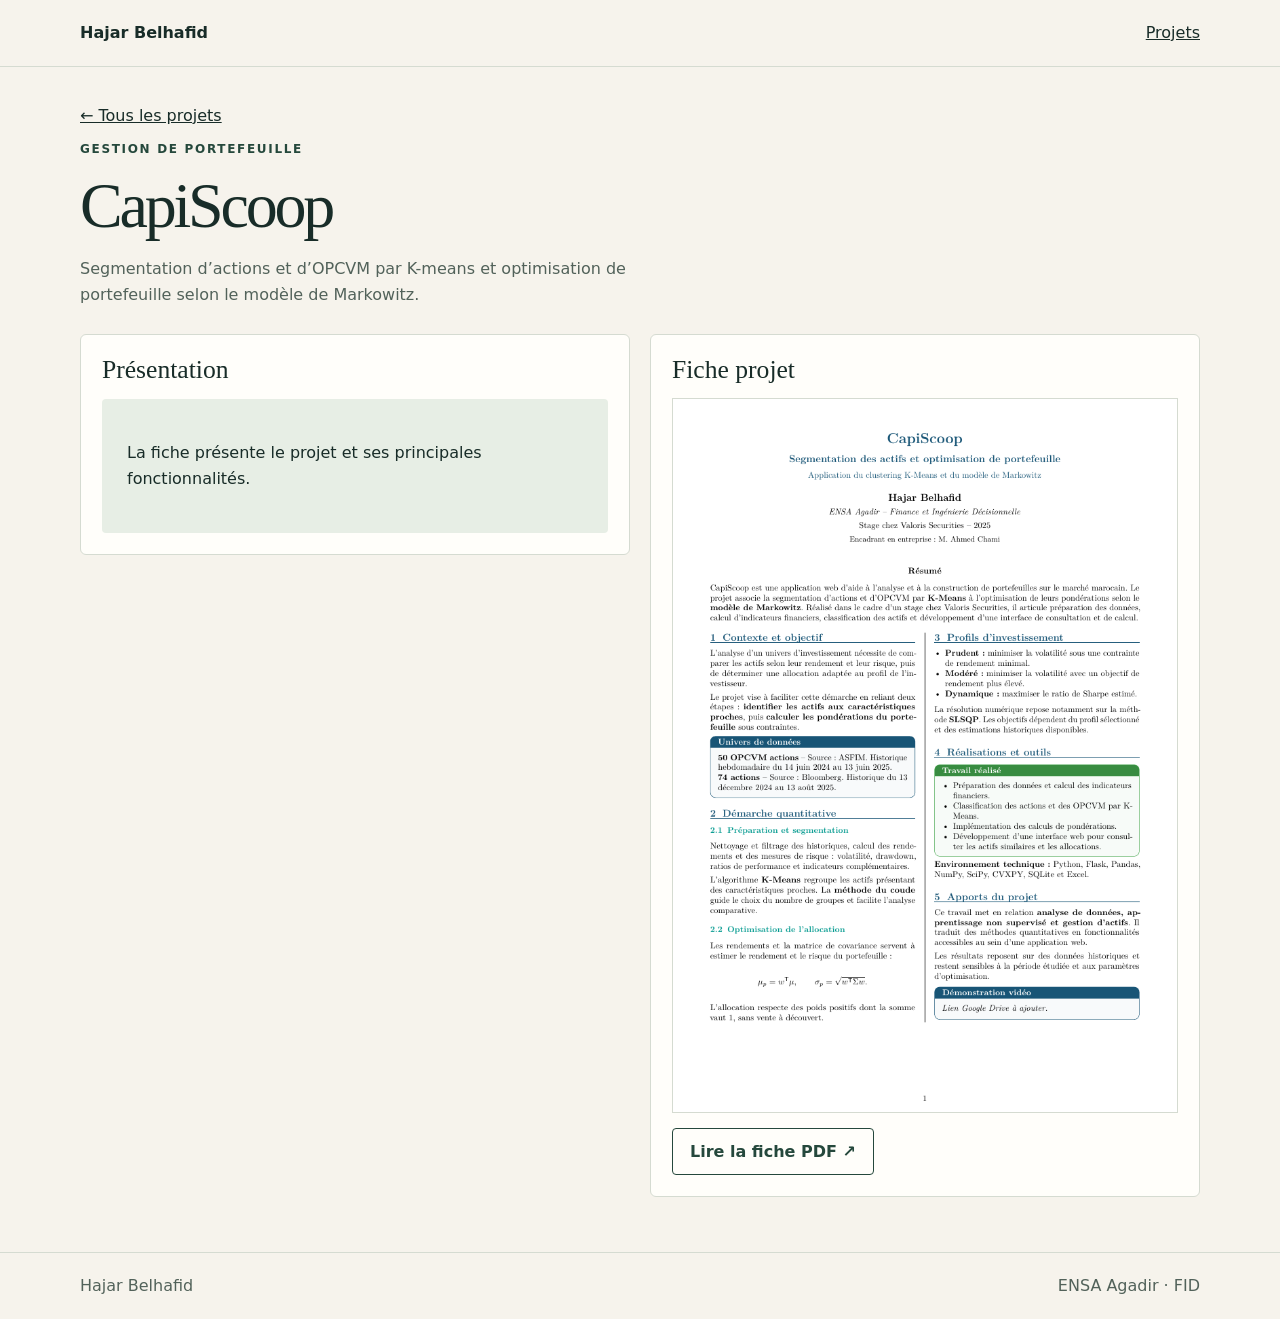
==== capiscoop.html @ 851b988e "Add files via upload" ====
<!doctype html><html lang="fr"><head><meta charset="utf-8"><meta name="viewport" content="width=device-width, initial-scale=1"><title>CapiScoop · Hajar Belhafid</title><meta name="description" content="Portfolio de projets en finance quantitative de Hajar Belhafid."><link rel="stylesheet" href="style.css"></head><body><header><div class="wrap"><a class="brand" href="index.html">Hajar Belhafid</a><a href="index.html#projets">Projets</a></div></header><main class="wrap detail"><a href="index.html#projets">← Tous les projets</a><p class="eyebrow">Gestion de portefeuille</p><h1>CapiScoop</h1><p class="intro">Segmentation d’actions et d’OPCVM par K-means et optimisation de portefeuille selon le modèle de Markowitz.</p><div class="panels"><section class="panel"><h3>Présentation</h3><div class="media"><p>La fiche présente le projet et ses principales fonctionnalités.</p></div></section><section class="panel"><h3>Fiche projet</h3><a class="pdf-preview" href="assets/capiscoop.pdf" target="_blank" rel="noopener"><img src="assets/capiscoop.png" alt="Aperçu de la fiche CapiScoop"></a><a class="button secondary" href="assets/capiscoop.pdf" target="_blank" rel="noopener">Lire la fiche PDF ↗</a></section></div></main><footer><div class="wrap"><span>Hajar Belhafid</span><span>ENSA Agadir · FID</span></div></footer></body></html>
---- style.css ----
:root{color-scheme:light;--paper:#f6f3ec;--ink:#182c28;--muted:#52625a;--line:#d5dbd1;--green:#25483c;--white:#fffefa}*{box-sizing:border-box}body{margin:0;background:var(--paper);color:var(--ink);font:16px/1.6 system-ui,sans-serif}a{color:inherit}a:focus-visible{outline:3px solid #9e6132;outline-offset:4px}.wrap{width:min(1120px,calc(100% - 48px));margin:auto}header .wrap,footer .wrap{display:flex;justify-content:space-between;gap:16px;align-items:center;padding:20px 0}header{border-bottom:1px solid var(--line)}.brand{font-weight:750;text-decoration:none}.eyebrow{font-size:.75rem;text-transform:uppercase;letter-spacing:.14em;font-weight:700;color:var(--green)}h1,h2,h3{font-family:Georgia,serif;font-weight:500;line-height:1.08;margin:0}h1{font-size:clamp(2.8rem,6vw,5.8rem);letter-spacing:-.05em}h2{font-size:clamp(2rem,4vw,3.5rem);letter-spacing:-.035em}h3{font-size:1.6rem}.hero{display:grid;grid-template-columns:1.4fr 1fr;align-items:center;gap:8%;padding:64px 0}.hero p:not(.eyebrow),.intro{color:var(--muted);max-width:55ch}.portrait{width:100%;height:430px;object-fit:cover;object-position:50% 64%;border-radius:6px 6px 100px 6px}.button{display:inline-block;background:var(--green);color:white;text-decoration:none;border:1px solid var(--green);padding:10px 17px;border-radius:4px;font-weight:650}.button:hover{background:#356351}.button.secondary{background:var(--white);color:var(--green)}.projects{padding:30px 0 68px;border-top:1px solid var(--line)}.grid{display:grid;grid-template-columns:repeat(3,1fr);gap:14px;margin-top:24px}.card{display:flex;flex-direction:column;gap:12px;background:var(--white);padding:23px;border:1px solid var(--line);border-radius:6px;text-decoration:none}.card:first-child{background:#e7eee5}.card:hover{border-color:var(--green)}.card p{margin:0;color:var(--muted)}.card .action{margin-top:auto;color:var(--green);font-weight:700}.detail{padding:36px 0 55px}.detail h1{font-size:clamp(2.4rem,5vw,4.7rem)}.panels{display:grid;grid-template-columns:1fr 1fr;gap:20px;margin-top:26px;align-items:start}.panel{background:var(--white);border:1px solid var(--line);border-radius:6px;padding:21px}.media{background:#e7eee5;padding:25px;margin-top:16px;border-radius:4px}.pdf-preview{display:block;margin:15px 0}.pdf-preview img{width:100%;display:block;border:1px solid var(--line)}footer{border-top:1px solid var(--line);color:var(--muted)}@media(max-width:760px){.hero,.panels{grid-template-columns:1fr;gap:22px}.hero{padding:36px 0}.portrait{height:min(390px,95vw);width:min(100%,450px)}.grid{grid-template-columns:repeat(2,1fr)}}@media(max-width:490px){.grid{grid-template-columns:1fr}.wrap{width:calc(100% - 32px)}}

/* Cartes du portfolio */
.projects .grid {
  gap: 20px;
  margin-top: 30px;
}
.project-card {
  --accent: #25483c;
  --tint: #e8efe8;
  position: relative;
  min-height: 302px;
  gap: 10px;
  padding: 22px 23px 18px;
  border-top: 3px solid var(--accent);
  border-radius: 12px;
  background: var(--white);
  box-shadow: 0 3px 12px #182c2808;
  transition: transform .2s ease, box-shadow .2s ease, border-color .2s ease;
}
.project-card:first-child { background: linear-gradient(150deg, var(--tint), var(--white) 68%); }
.project-card:hover, .project-card:focus-visible {
  border-color: var(--accent);
  box-shadow: 0 12px 26px #182c2818;
  transform: translateY(-4px);
}
.theme-2 { --accent: #2d5277; --tint: #e8eff8; }
.theme-3 { --accent: #75476f; --tint: #f3eaf1; }
.theme-4 { --accent: #80512f; --tint: #f5ece1; }
.theme-5 { --accent: #42604f; --tint: #e8f0eb; }
.card-top { display: flex; justify-content: space-between; align-items: center; }
.project-icon {
  display: grid;
  place-items: center;
  width: 46px;
  height: 46px;
  border-radius: 12px;
  background: var(--tint);
  color: var(--accent);
}
.project-number {
  color: var(--accent);
  font: 1.65rem/1 Georgia, serif;
  opacity: .72;
}
.project-category {
  align-self: flex-start;
  color: var(--accent);
  background: var(--tint);
  padding: 2px 9px;
  border-radius: 99px;
  font-size: .73rem;
  font-weight: 700;
}
.project-card p { font-size: .9rem; }
.project-card .action {
  display: flex;
  justify-content: space-between;
  align-items: center;
  gap: 12px;
  padding-top: 12px;
  border-top: 1px solid var(--line);
  color: var(--accent);
  font-size: .86rem;
}
.card-arrow {
  display: grid;
  place-items: center;
  width: 30px;
  height: 30px;
  border-radius: 50%;
  background: var(--tint);
}
@media (max-width: 490px) {
  .project-card { min-height: 0; }
  .project-card .action { margin-top: 6px; }
}
@media (prefers-reduced-motion: reduce) {
  .project-card { transition: none; }
  .project-card:hover, .project-card:focus-visible { transform: none; }
}
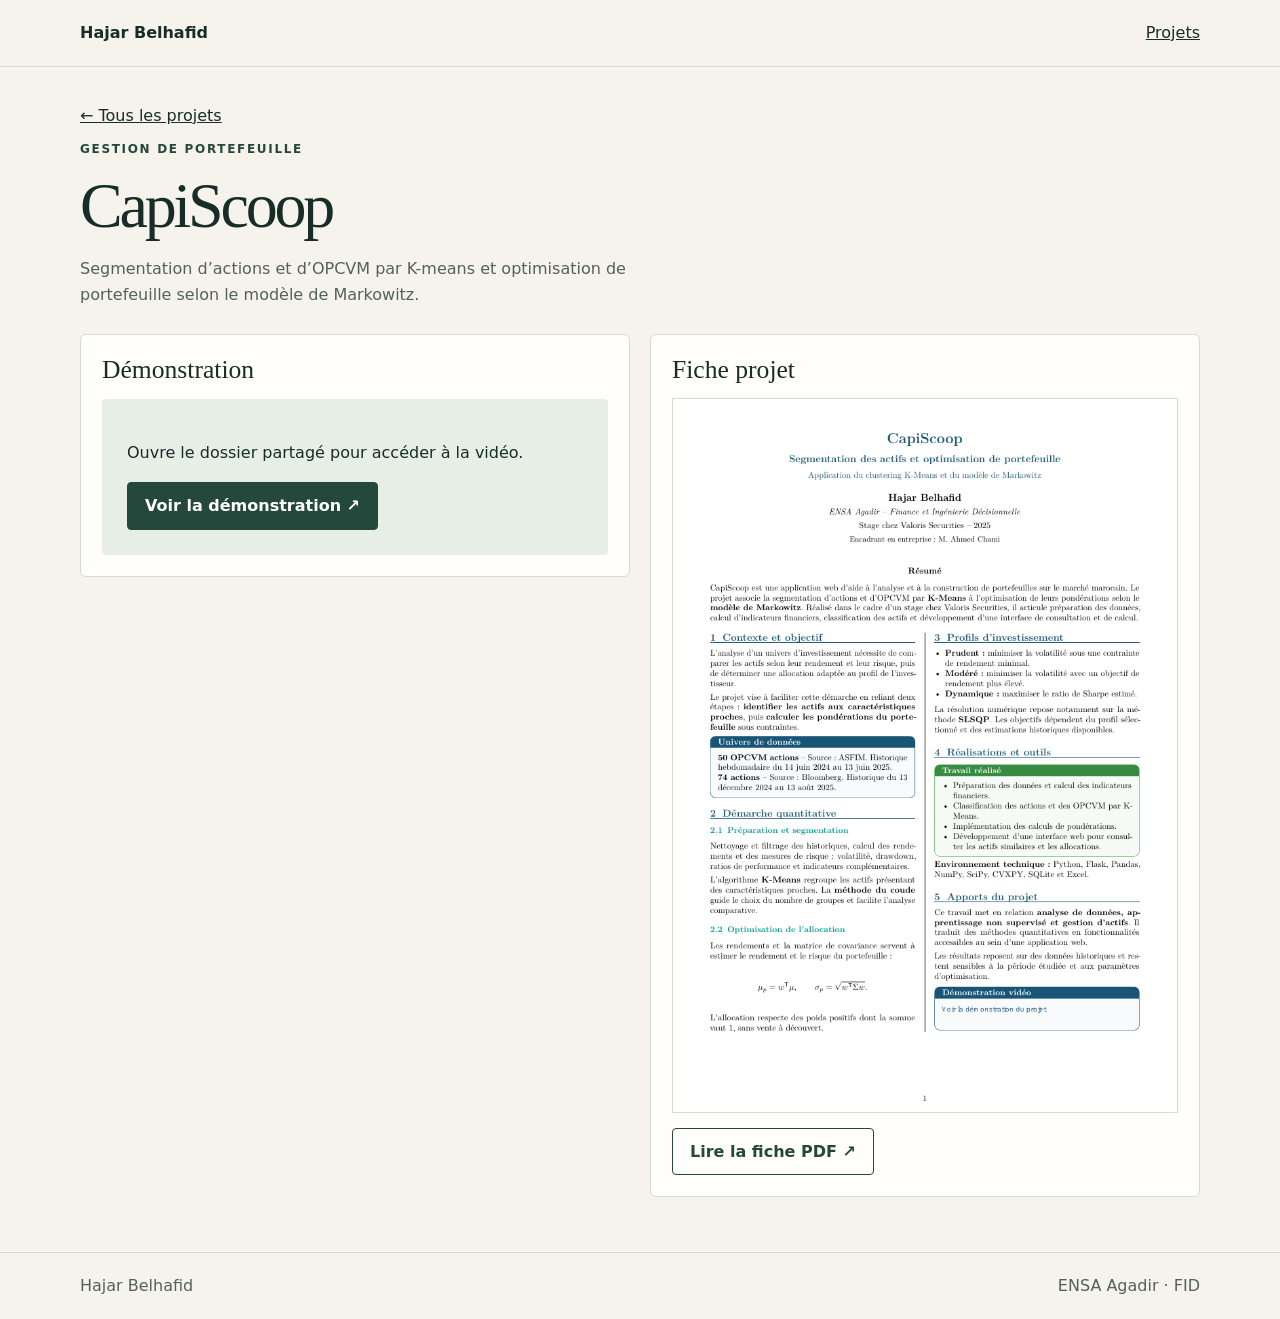
==== commit 70800210: "Mettre à jour les fiches et démonstrations du portfolio" ====
--- a/capiscoop.html
+++ b/capiscoop.html
@@ -1 +1 @@
-<!doctype html><html lang="fr"><head><meta charset="utf-8"><meta name="viewport" content="width=device-width, initial-scale=1"><title>CapiScoop · Hajar Belhafid</title><meta name="description" content="Portfolio de projets en finance quantitative de Hajar Belhafid."><link rel="stylesheet" href="style.css"></head><body><header><div class="wrap"><a class="brand" href="index.html">Hajar Belhafid</a><a href="index.html#projets">Projets</a></div></header><main class="wrap detail"><a href="index.html#projets">← Tous les projets</a><p class="eyebrow">Gestion de portefeuille</p><h1>CapiScoop</h1><p class="intro">Segmentation d’actions et d’OPCVM par K-means et optimisation de portefeuille selon le modèle de Markowitz.</p><div class="panels"><section class="panel"><h3>Présentation</h3><div class="media"><p>La fiche présente le projet et ses principales fonctionnalités.</p></div></section><section class="panel"><h3>Fiche projet</h3><a class="pdf-preview" href="assets/capiscoop.pdf" target="_blank" rel="noopener"><img src="assets/capiscoop.png" alt="Aperçu de la fiche CapiScoop"></a><a class="button secondary" href="assets/capiscoop.pdf" target="_blank" rel="noopener">Lire la fiche PDF ↗</a></section></div></main><footer><div class="wrap"><span>Hajar Belhafid</span><span>ENSA Agadir · FID</span></div></footer></body></html>+<!doctype html><html lang="fr"><head><meta charset="utf-8"><meta name="viewport" content="width=device-width, initial-scale=1"><title>CapiScoop · Hajar Belhafid</title><meta name="description" content="Portfolio de projets en finance quantitative de Hajar Belhafid."><link rel="stylesheet" href="style.css"></head><body><header><div class="wrap"><a class="brand" href="index.html">Hajar Belhafid</a><a href="index.html#projets">Projets</a></div></header><main class="wrap detail"><a href="index.html#projets">← Tous les projets</a><p class="eyebrow">Gestion de portefeuille</p><h1>CapiScoop</h1><p class="intro">Segmentation d’actions et d’OPCVM par K-means et optimisation de portefeuille selon le modèle de Markowitz.</p><div class="panels"><section class="panel"><h3>Démonstration</h3><div class="media"><p>Ouvre le dossier partagé pour accéder à la vidéo.</p><a class="button" href="https://drive.google.com/drive/folders/1nGm-JAVk4tBJipr9t2lrMQ-Me7dEmDBf" target="_blank" rel="noopener noreferrer">Voir la démonstration ↗</a></div></section><section class="panel"><h3>Fiche projet</h3><a class="pdf-preview" href="assets/capiscoop.pdf" target="_blank" rel="noopener"><img src="assets/capiscoop.png" alt="Aperçu de la fiche CapiScoop"></a><a class="button secondary" href="assets/capiscoop.pdf" target="_blank" rel="noopener">Lire la fiche PDF ↗</a></section></div></main><footer><div class="wrap"><span>Hajar Belhafid</span><span>ENSA Agadir · FID</span></div></footer></body></html>
